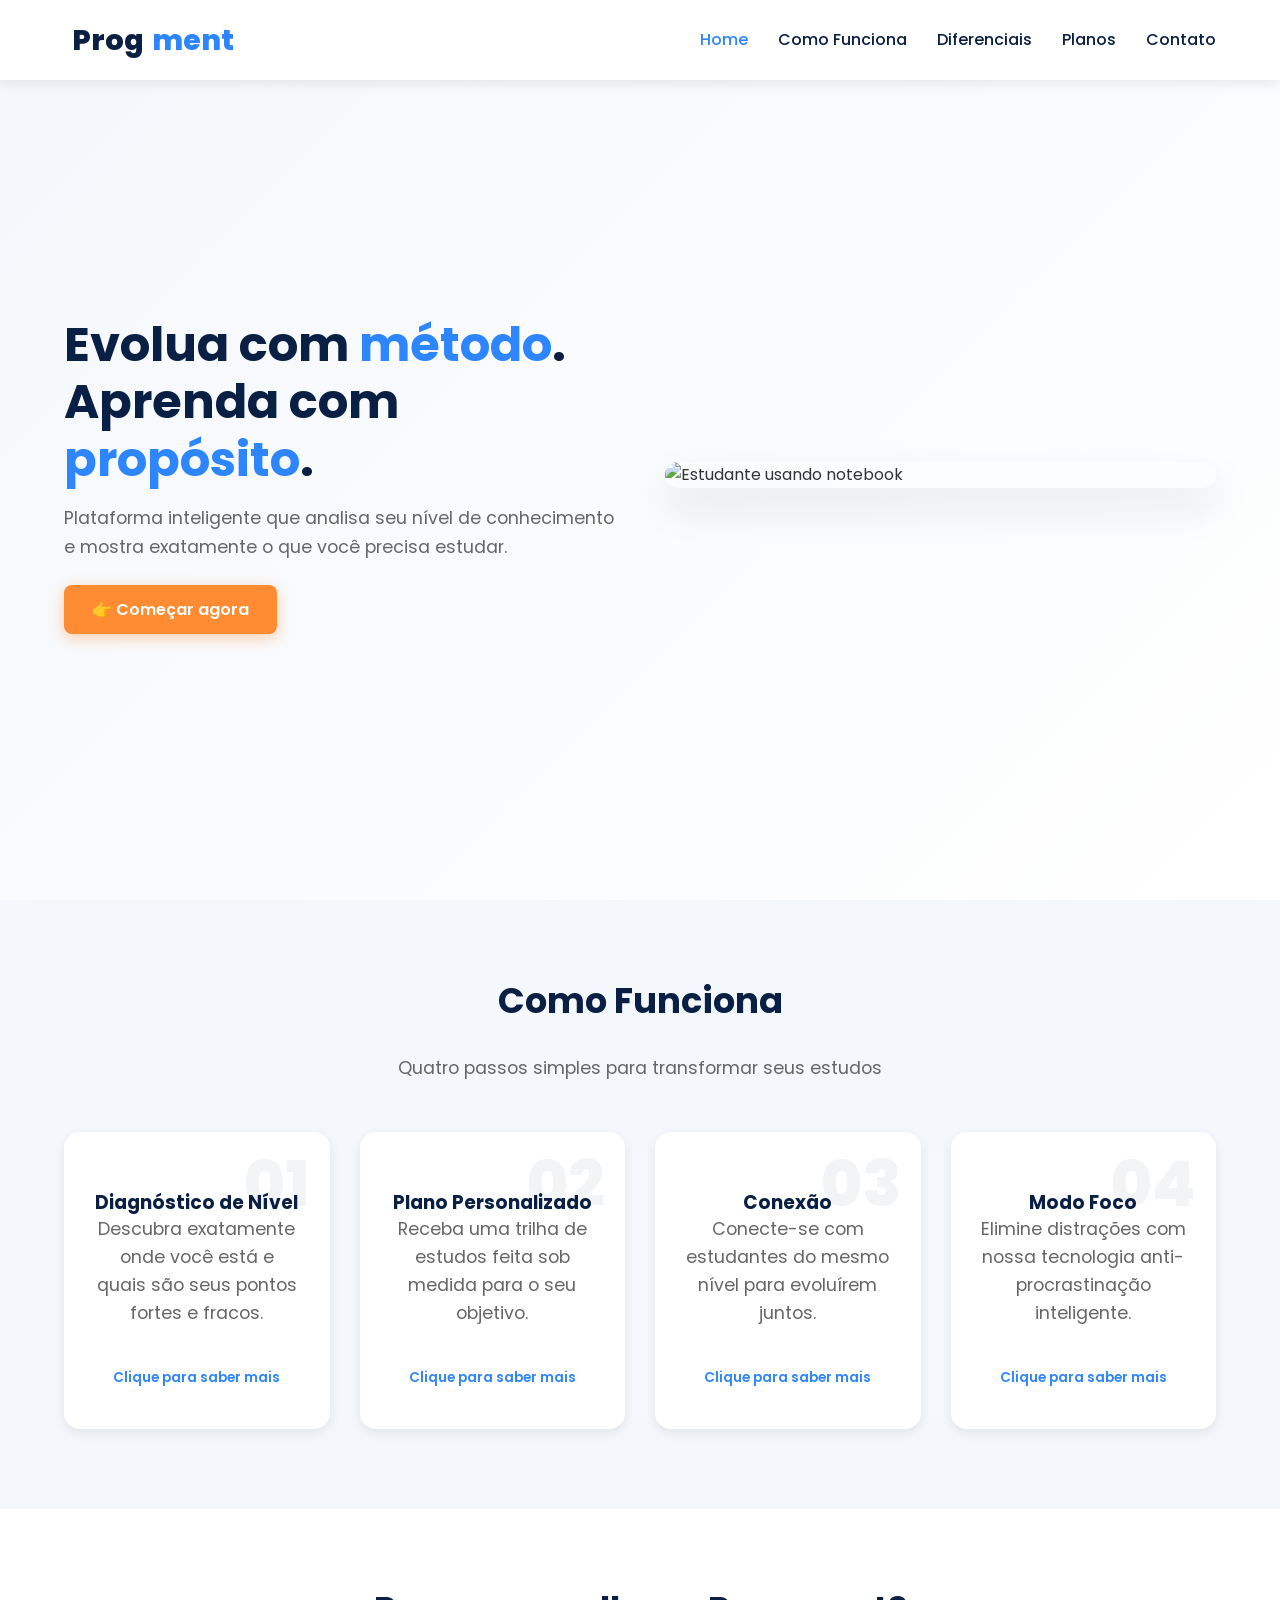
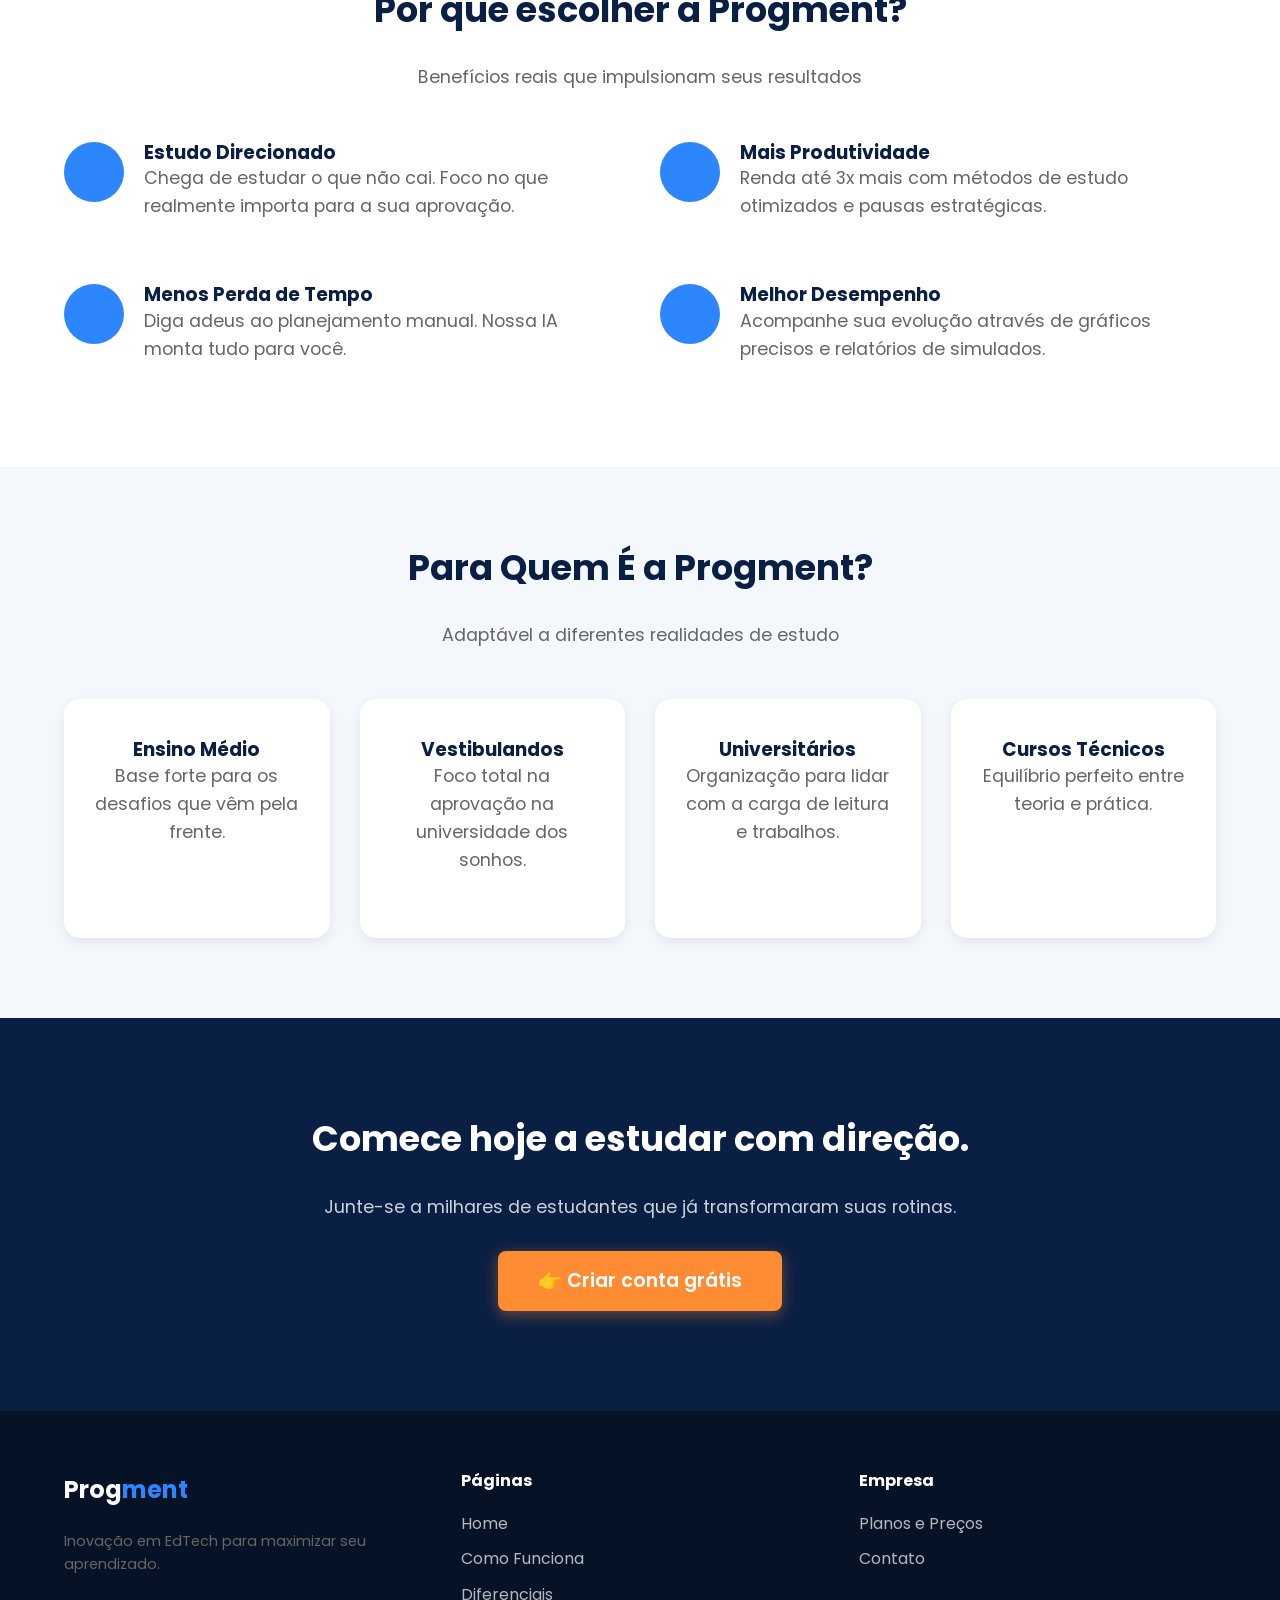
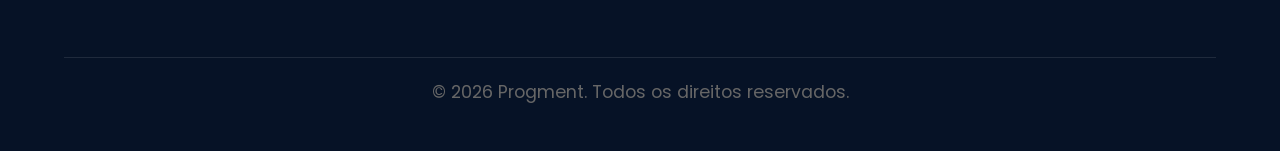
==== index.html @ 1fc36265 "Add files via upload" ====
<!DOCTYPE html>
<html lang="pt-BR">
<head>
    <meta charset="UTF-8">
    <meta name="viewport" content="width=device-width, initial-scale=1.0">
    <title>Progment - Plataforma de Estudo Inteligente</title>
    <!-- Google Fonts: Poppins -->
    <link href="https://fonts.googleapis.com/css2?family=Poppins:wght@300;400;500;600;700;800&display=swap" rel="stylesheet">
    <!-- Phosphor Icons -->
    <script src="https://unpkg.com/@phosphor-icons/web"></script>
    <!-- CSS Customizado -->
    <link rel="stylesheet" href="style.css">
</head>
<body>

    <!-- Navegação -->
    <header>
        <div class="container">
            <nav>
                <a href="index.html" class="logo">
                    <i class="ph-fill ph-graduation-cap" style="color: var(--color-orange);"></i>
                    Prog<span>ment</span>
                </a>
                <ul class="nav-links">
                    <li><a href="index.html">Home</a></li>
                    <li><a href="como-funciona.html">Como Funciona</a></li>
                    <li><a href="diferenciais.html">Diferenciais</a></li>
                    <li><a href="planos.html">Planos</a></li>
                    <li><a href="contato.html">Contato</a></li>
                </ul>
                <div class="hamburger">
                    <span></span>
                    <span></span>
                    <span></span>
                </div>
            </nav>
        </div>
    </header>

    <!-- Seção 1 - Hero -->
    <section class="hero">
        <div class="container">
            <div class="hero-content fade-in">
                <h1>Evolua com <span>método</span>.<br>Aprenda com <span>propósito</span>.</h1>
                <p>Plataforma inteligente que analisa seu nível de conhecimento e mostra exatamente o que você precisa estudar.</p>
                <a href="planos.html" class="btn btn-primary">👉 Começar agora</a>
            </div>
            <div class="hero-image fade-in">
                <!-- Usando Unsplash para imagem de estudante com tecnologia -->
                <img src="https://images.unsplash.com/photo-1516321318423-f06f85e504b3?ixlib=rb-4.0.3&auto=format&fit=crop&w=800&q=80" alt="Estudante usando notebook">
            </div>
        </div>
    </section>

    <!-- Seção 2 - Como funciona -->
    <section class="bg-light">
        <div class="container">
            <div class="section-header fade-in">
                <h2>Como Funciona</h2>
                <p>Quatro passos simples para transformar seus estudos</p>
            </div>
            
            <div class="steps-grid">
                <div class="step-card fade-in interactive-card" onclick="toggleCard(this)">
                    <div class="step-number">01</div>
                    <i class="ph ph-chart-line-up step-icon"></i>
                    <h3>Diagnóstico de Nível</h3>
                    <p>Descubra exatamente onde você está e quais são seus pontos fortes e fracos.</p>
                    <div class="card-details">
                        <p><strong>Como funciona:</strong> Nossa IA mapeia suas habilidades com testes curtos e adaptativos. A partir disso, montamos um mapa de calor das disciplinas que precisam de atenção imediata.</p>
                    </div>
                    <div class="click-hint">Clique para saber mais <i class="ph-bold ph-caret-down"></i></div>
                </div>
                
                <div class="step-card fade-in interactive-card" onclick="toggleCard(this)">
                    <div class="step-number">02</div>
                    <i class="ph ph-target step-icon"></i>
                    <h3>Plano Personalizado</h3>
                    <p>Receba uma trilha de estudos feita sob medida para o seu objetivo.</p>
                    <div class="card-details">
                        <p><strong>Como funciona:</strong> O sistema cruza os dados do seu diagnóstico com as horas que você tem livres, gerando automaticamente um cronograma dinâmico que se adapta aos seus imprevistos.</p>
                    </div>
                    <div class="click-hint">Clique para saber mais <i class="ph-bold ph-caret-down"></i></div>
                </div>
                
                <div class="step-card fade-in interactive-card" onclick="toggleCard(this)">
                    <div class="step-number">03</div>
                    <i class="ph ph-users-three step-icon"></i>
                    <h3>Conexão</h3>
                    <p>Conecte-se com estudantes do mesmo nível para evoluírem juntos.</p>
                    <div class="card-details">
                        <p><strong>Como funciona:</strong> Você é inserido em grupos restritos de estudo com alunos que buscam a mesma aprovação que você, facilitando a troca de resumos, materiais e dúvidas.</p>
                    </div>
                    <div class="click-hint">Clique para saber mais <i class="ph-bold ph-caret-down"></i></div>
                </div>
                
                <div class="step-card fade-in interactive-card" onclick="toggleCard(this)">
                    <div class="step-number">04</div>
                    <i class="ph ph-brain step-icon"></i>
                    <h3>Modo Foco</h3>
                    <p>Elimine distrações com nossa tecnologia anti-procrastinação inteligente.</p>
                    <div class="card-details">
                        <p><strong>Como funciona:</strong> Bloqueamos notificações e aplicamos ciclos de foco adaptativos (ex: Pomodoro de 50/10) ajustados para o seu ritmo, garantindo máximo rendimento sem esgotamento.</p>
                    </div>
                    <div class="click-hint">Clique para saber mais <i class="ph-bold ph-caret-down"></i></div>
                </div>
            </div>
        </div>
    </section>

    <!-- Seção 3 - Benefícios -->
    <section>
        <div class="container">
            <div class="section-header fade-in">
                <h2>Por que escolher a Progment?</h2>
                <p>Benefícios reais que impulsionam seus resultados</p>
            </div>
            
            <div class="benefits-grid">
                <div class="benefit-item fade-in">
                    <div class="benefit-icon"><i class="ph ph-compass"></i></div>
                    <div>
                        <h3>Estudo Direcionado</h3>
                        <p>Chega de estudar o que não cai. Foco no que realmente importa para a sua aprovação.</p>
                    </div>
                </div>
                
                <div class="benefit-item fade-in">
                    <div class="benefit-icon"><i class="ph ph-lightning"></i></div>
                    <div>
                        <h3>Mais Produtividade</h3>
                        <p>Renda até 3x mais com métodos de estudo otimizados e pausas estratégicas.</p>
                    </div>
                </div>
                
                <div class="benefit-item fade-in">
                    <div class="benefit-icon"><i class="ph ph-hourglass-high"></i></div>
                    <div>
                        <h3>Menos Perda de Tempo</h3>
                        <p>Diga adeus ao planejamento manual. Nossa IA monta tudo para você.</p>
                    </div>
                </div>
                
                <div class="benefit-item fade-in">
                    <div class="benefit-icon"><i class="ph ph-trend-up"></i></div>
                    <div>
                        <h3>Melhor Desempenho</h3>
                        <p>Acompanhe sua evolução através de gráficos precisos e relatórios de simulados.</p>
                    </div>
                </div>
            </div>
        </div>
    </section>

    <!-- Seção 4 - Para quem é -->
    <section class="bg-light">
        <div class="container">
            <div class="section-header fade-in">
                <h2>Para Quem É a Progment?</h2>
                <p>Adaptável a diferentes realidades de estudo</p>
            </div>
            
            <div class="steps-grid">
                <div class="step-card fade-in">
                    <i class="ph ph-backpack step-icon"></i>
                    <h3>Ensino Médio</h3>
                    <p>Base forte para os desafios que vêm pela frente.</p>
                </div>
                <div class="step-card fade-in">
                    <i class="ph ph-exam step-icon"></i>
                    <h3>Vestibulandos</h3>
                    <p>Foco total na aprovação na universidade dos sonhos.</p>
                </div>
                <div class="step-card fade-in">
                    <i class="ph ph-student step-icon"></i>
                    <h3>Universitários</h3>
                    <p>Organização para lidar com a carga de leitura e trabalhos.</p>
                </div>
                <div class="step-card fade-in">
                    <i class="ph ph-wrench step-icon"></i>
                    <h3>Cursos Técnicos</h3>
                    <p>Equilíbrio perfeito entre teoria e prática.</p>
                </div>
            </div>
        </div>
    </section>

    <!-- Seção 5 - CTA Final -->
    <section class="cta-section">
        <div class="container fade-in">
            <h2>Comece hoje a estudar com direção.</h2>
            <p style="margin-bottom: 30px;">Junte-se a milhares de estudantes que já transformaram suas rotinas.</p>
            <a href="planos.html" class="btn btn-primary" style="font-size: 1.2rem; padding: 15px 40px;">👉 Criar conta grátis</a>
        </div>
    </section>

    <!-- Rodapé -->
    <footer>
        <div class="container">
            <div class="footer-grid">
                <div class="footer-info">
                    <a href="index.html" class="footer-logo">
                        <i class="ph-fill ph-graduation-cap" style="color: var(--color-orange);"></i>
                        Prog<span style="color: var(--color-light-blue);">ment</span>
                    </a>
                    <p style="font-size: 0.9rem; margin-bottom: 0;">Inovação em EdTech para maximizar seu aprendizado.</p>
                </div>
                <div class="footer-links">
                    <h4>Páginas</h4>
                    <ul>
                        <li><a href="index.html">Home</a></li>
                        <li><a href="como-funciona.html">Como Funciona</a></li>
                        <li><a href="diferenciais.html">Diferenciais</a></li>
                    </ul>
                </div>
                <div class="footer-links">
                    <h4>Empresa</h4>
                    <ul>
                        <li><a href="planos.html">Planos e Preços</a></li>
                        <li><a href="contato.html">Contato</a></li>
                    </ul>
                </div>
            </div>
            <div class="footer-bottom">
                <p>&copy; 2026 Progment. Todos os direitos reservados.</p>
            </div>
        </div>
    </footer>

    <!-- Scripts -->
    <script src="script.js"></script>
</body>
</html>
---- style.css ----
/* Reset e Variáveis */
:root {
  --color-dark-blue: #0A1F44;
  --color-light-blue: #2E86FF;
  --color-orange: #FF8C32;
  --color-white: #FFFFFF;
  --color-light-gray: #F4F7FB;
  --color-text: #333333;
  --color-text-muted: #666666;
  --transition: all 0.3s ease;
  --shadow: 0 4px 12px rgba(0,0,0,0.08);
}

* {
  margin: 0;
  padding: 0;
  box-sizing: border-box;
}

body {
  font-family: 'Poppins', sans-serif;
  color: var(--color-text);
  background-color: var(--color-white);
  line-height: 1.6;
  overflow-x: hidden;
}

a {
  text-decoration: none;
  color: inherit;
}

ul {
  list-style: none;
}

img {
  max-width: 100%;
  display: block;
}

/* Tipografia */
h1, h2, h3, h4 {
  color: var(--color-dark-blue);
  font-weight: 700;
  line-height: 1.2;
}

h1 {
  font-size: 3rem;
  margin-bottom: 1rem;
}

h2 {
  font-size: 2.2rem;
  margin-bottom: 2rem;
  text-align: center;
}

p {
  font-size: 1.1rem;
  color: var(--color-text-muted);
  margin-bottom: 1.5rem;
}

/* Componentes */
.container {
  width: 90%;
  max-width: 1200px;
  margin: 0 auto;
}

.btn {
  display: inline-block;
  padding: 12px 28px;
  border-radius: 8px;
  font-weight: 600;
  text-align: center;
  cursor: pointer;
  transition: var(--transition);
  border: none;
  font-size: 1rem;
}

.btn-primary {
  background-color: var(--color-orange);
  color: var(--color-white);
  box-shadow: 0 4px 15px rgba(255, 140, 50, 0.4);
}

.btn-primary:hover {
  background-color: #e67e22;
  transform: translateY(-2px);
  box-shadow: 0 6px 20px rgba(255, 140, 50, 0.6);
}

.btn-secondary {
  background-color: var(--color-light-blue);
  color: var(--color-white);
}

.btn-secondary:hover {
  background-color: #1a6de0;
  transform: translateY(-2px);
}

.btn-outline {
  border: 2px solid var(--color-light-blue);
  color: var(--color-light-blue);
  background-color: transparent;
}

.btn-outline:hover {
  background-color: var(--color-light-blue);
  color: var(--color-white);
}

/* Navegação */
header {
  background-color: var(--color-white);
  box-shadow: var(--shadow);
  position: fixed;
  width: 100%;
  top: 0;
  z-index: 1000;
}

nav {
  display: flex;
  justify-content: space-between;
  align-items: center;
  height: 80px;
}

.logo {
  font-size: 1.8rem;
  font-weight: 800;
  color: var(--color-dark-blue);
  display: flex;
  align-items: center;
  gap: 8px;
}

.logo span {
  color: var(--color-light-blue);
}

.nav-links {
  display: flex;
  gap: 30px;
  align-items: center;
}

.nav-links a {
  font-weight: 500;
  color: var(--color-dark-blue);
  transition: var(--transition);
}

.nav-links a:hover,
.nav-links a.active {
  color: var(--color-light-blue);
}

.hamburger {
  display: none;
  cursor: pointer;
  flex-direction: column;
  gap: 5px;
}

.hamburger span {
  width: 25px;
  height: 3px;
  background-color: var(--color-dark-blue);
  border-radius: 3px;
  transition: var(--transition);
}

/* Hero Section */
.hero {
  padding: 150px 0 100px;
  background: linear-gradient(135deg, var(--color-light-gray) 0%, var(--color-white) 100%);
  display: flex;
  align-items: center;
  min-height: 100vh;
}

.hero .container {
  display: grid;
  grid-template-columns: 1fr 1fr;
  gap: 50px;
  align-items: center;
}

.hero-content h1 span {
  color: var(--color-light-blue);
}

.hero-image {
  position: relative;
  border-radius: 20px;
  box-shadow: 0 20px 40px rgba(10, 31, 68, 0.1);
  overflow: hidden;
  animation: float 6s ease-in-out infinite;
}

@keyframes float {
  0% { transform: translateY(0px); }
  50% { transform: translateY(-20px); }
  100% { transform: translateY(0px); }
}

/* Seções Gerais */
section {
  padding: 80px 0;
}

section.bg-light {
  background-color: var(--color-light-gray);
}

.section-header {
  text-align: center;
  margin-bottom: 50px;
}

/* Como Funciona */
.steps-grid {
  display: grid;
  grid-template-columns: repeat(auto-fit, minmax(250px, 1fr));
  gap: 30px;
}

.step-card {
  background: var(--color-white);
  padding: 40px 30px;
  border-radius: 16px;
  text-align: center;
  box-shadow: var(--shadow);
  transition: var(--transition);
  position: relative;
  overflow: hidden;
}

.step-card:hover {
  transform: translateY(-10px);
  box-shadow: 0 15px 30px rgba(0,0,0,0.1);
}

.step-card::before {
  content: '';
  position: absolute;
  top: 0;
  left: 0;
  width: 100%;
  height: 4px;
  background-color: var(--color-light-blue);
  transform: scaleX(0);
  transform-origin: left;
  transition: transform 0.3s ease;
}

.step-card:hover::before {
  transform: scaleX(1);
}

.interactive-card {
  cursor: pointer;
  display: flex;
  flex-direction: column;
}

.card-details {
  max-height: 0;
  opacity: 0;
  overflow: hidden;
  transition: max-height 0.5s ease, opacity 0.5s ease, margin 0.5s ease;
  text-align: left;
  font-size: 0.95rem;
  border-top: 1px solid #eee;
}

.interactive-card.expanded .card-details {
  max-height: 300px;
  opacity: 1;
  margin-top: 15px;
  padding-top: 15px;
}

.click-hint {
  margin-top: auto;
  padding-top: 15px;
  font-size: 0.85rem;
  color: var(--color-light-blue);
  font-weight: 600;
  transition: var(--transition);
}

.interactive-card.expanded .click-hint i {
  transform: rotate(180deg);
}

.step-icon {
  font-size: 3rem;
  color: var(--color-orange);
  margin-bottom: 20px;
}

.step-number {
  position: absolute;
  top: 20px;
  right: 20px;
  font-size: 4rem;
  font-weight: 800;
  color: rgba(10, 31, 68, 0.05);
  line-height: 1;
}

/* Benefícios */
.benefits-grid {
  display: grid;
  grid-template-columns: repeat(2, 1fr);
  gap: 40px;
}

.benefit-item {
  display: flex;
  gap: 20px;
  align-items: flex-start;
}

.benefit-icon {
  background-color: var(--color-light-blue);
  color: var(--color-white);
  width: 60px;
  height: 60px;
  border-radius: 50%;
  display: flex;
  justify-content: center;
  align-items: center;
  font-size: 1.5rem;
  flex-shrink: 0;
}

/* CTA Section */
.cta-section {
  background-color: var(--color-dark-blue);
  color: var(--color-white);
  text-align: center;
  padding: 100px 0;
}

.cta-section h2 {
  color: var(--color-white);
}

.cta-section p {
  color: rgba(255, 255, 255, 0.8);
}

/* Rodapé */
footer {
  background-color: #061226;
  color: var(--color-white);
  padding: 60px 0 20px;
}

.footer-grid {
  display: grid;
  grid-template-columns: repeat(auto-fit, minmax(200px, 1fr));
  gap: 40px;
  margin-bottom: 40px;
}

.footer-logo {
  font-size: 1.5rem;
  font-weight: bold;
  margin-bottom: 20px;
  display: block;
}

.footer-links h4 {
  color: var(--color-white);
  margin-bottom: 20px;
}

.footer-links ul li {
  margin-bottom: 10px;
}

.footer-links a {
  color: rgba(255, 255, 255, 0.7);
  transition: var(--transition);
}

.footer-links a:hover {
  color: var(--color-light-blue);
}

.footer-bottom {
  text-align: center;
  padding-top: 20px;
  border-top: 1px solid rgba(255, 255, 255, 0.1);
  color: rgba(255, 255, 255, 0.5);
  font-size: 0.9rem;
}

/* Animações e Utilitários */
.fade-in {
  opacity: 0;
  transform: translateY(30px);
  transition: opacity 0.8s ease, transform 0.8s ease;
}

.fade-in.visible {
  opacity: 1;
  transform: translateY(0);
}

/* Responsividade */
@media (max-width: 992px) {
  .hero .container,
  .benefits-grid {
    grid-template-columns: 1fr;
  }
  
  .hero {
    padding-top: 120px;
    text-align: center;
  }
  
  .hero-image {
    max-width: 500px;
    margin: 0 auto;
  }
}

@media (max-width: 768px) {
  h1 { font-size: 2.2rem; }
  h2 { font-size: 1.8rem; }
  
  .hamburger {
    display: flex;
  }
  
  .nav-links {
    position: absolute;
    top: 80px;
    left: -100%;
    width: 100%;
    background-color: var(--color-white);
    flex-direction: column;
    padding: 30px 0;
    box-shadow: 0 10px 10px rgba(0,0,0,0.1);
    transition: 0.4s;
    gap: 20px;
  }
  
  .nav-links.active {
    left: 0;
  }
  
  .step-card {
    padding: 30px 20px;
  }
}
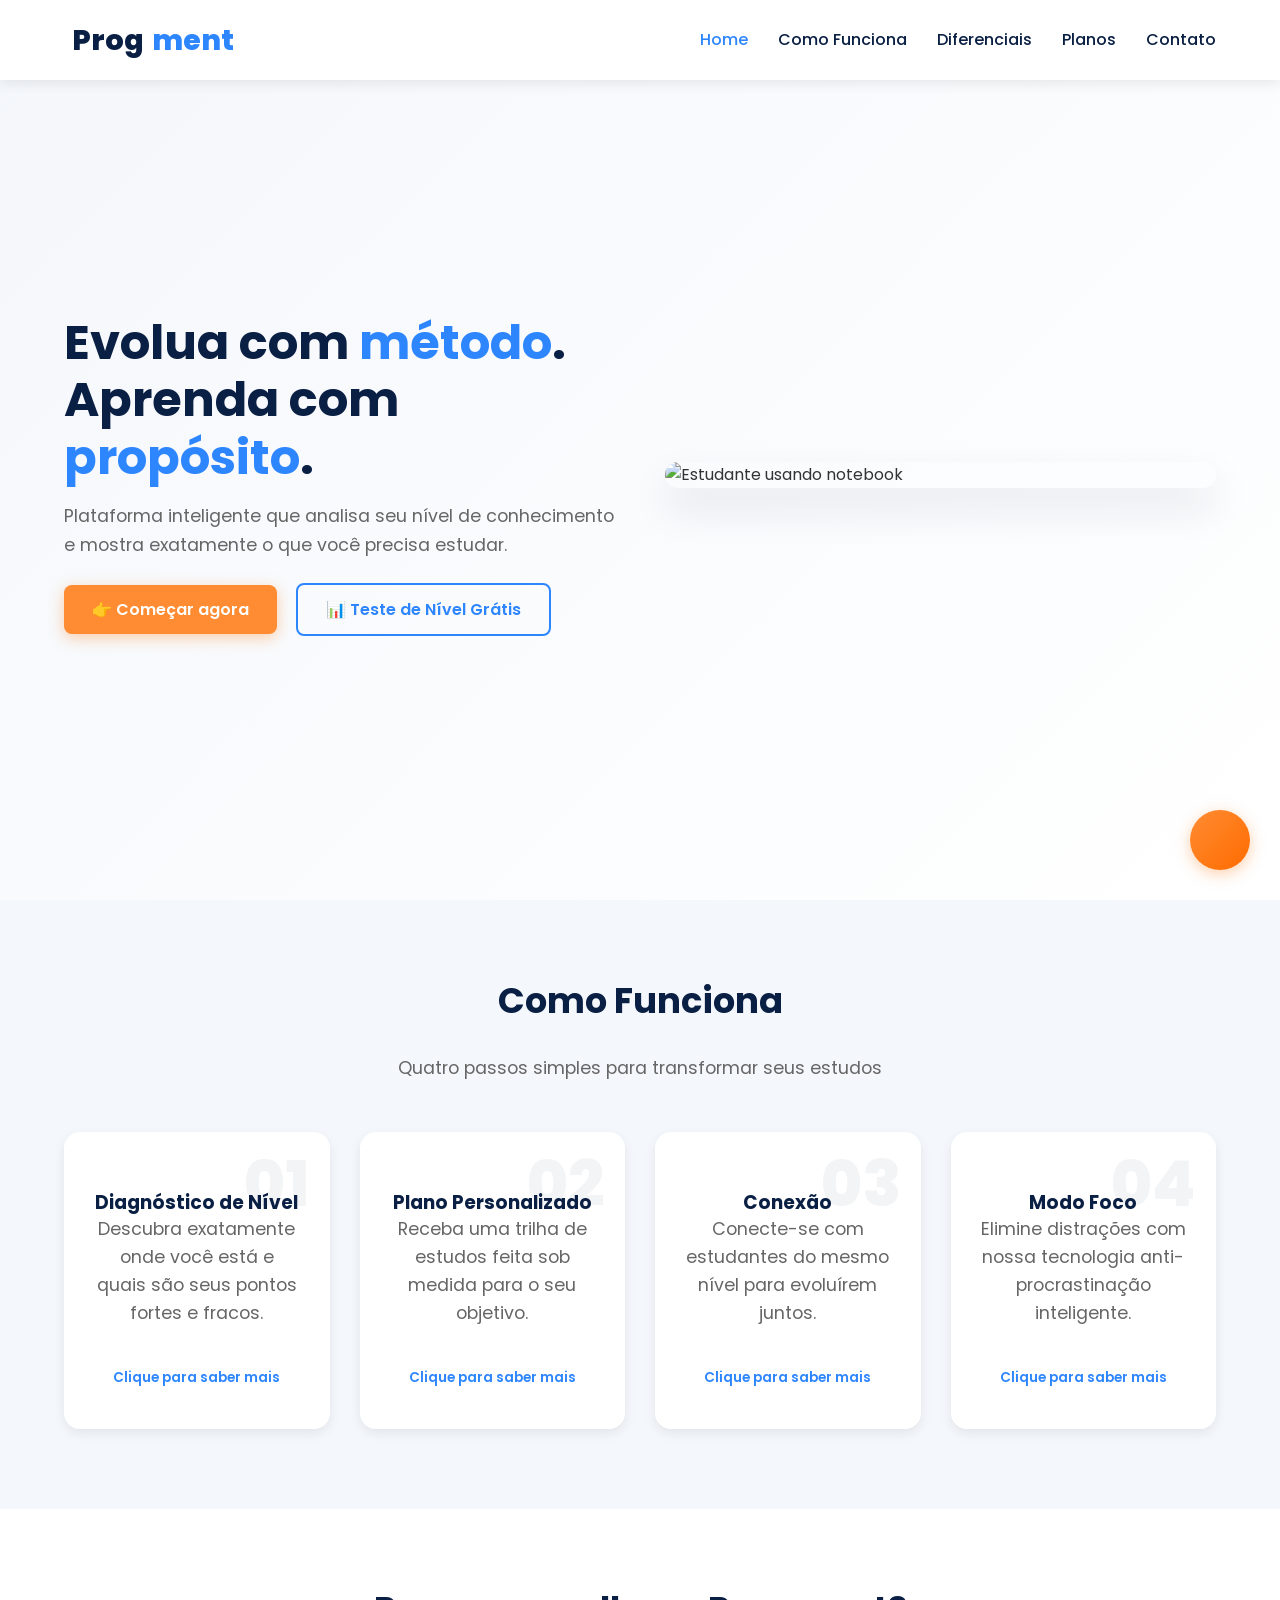
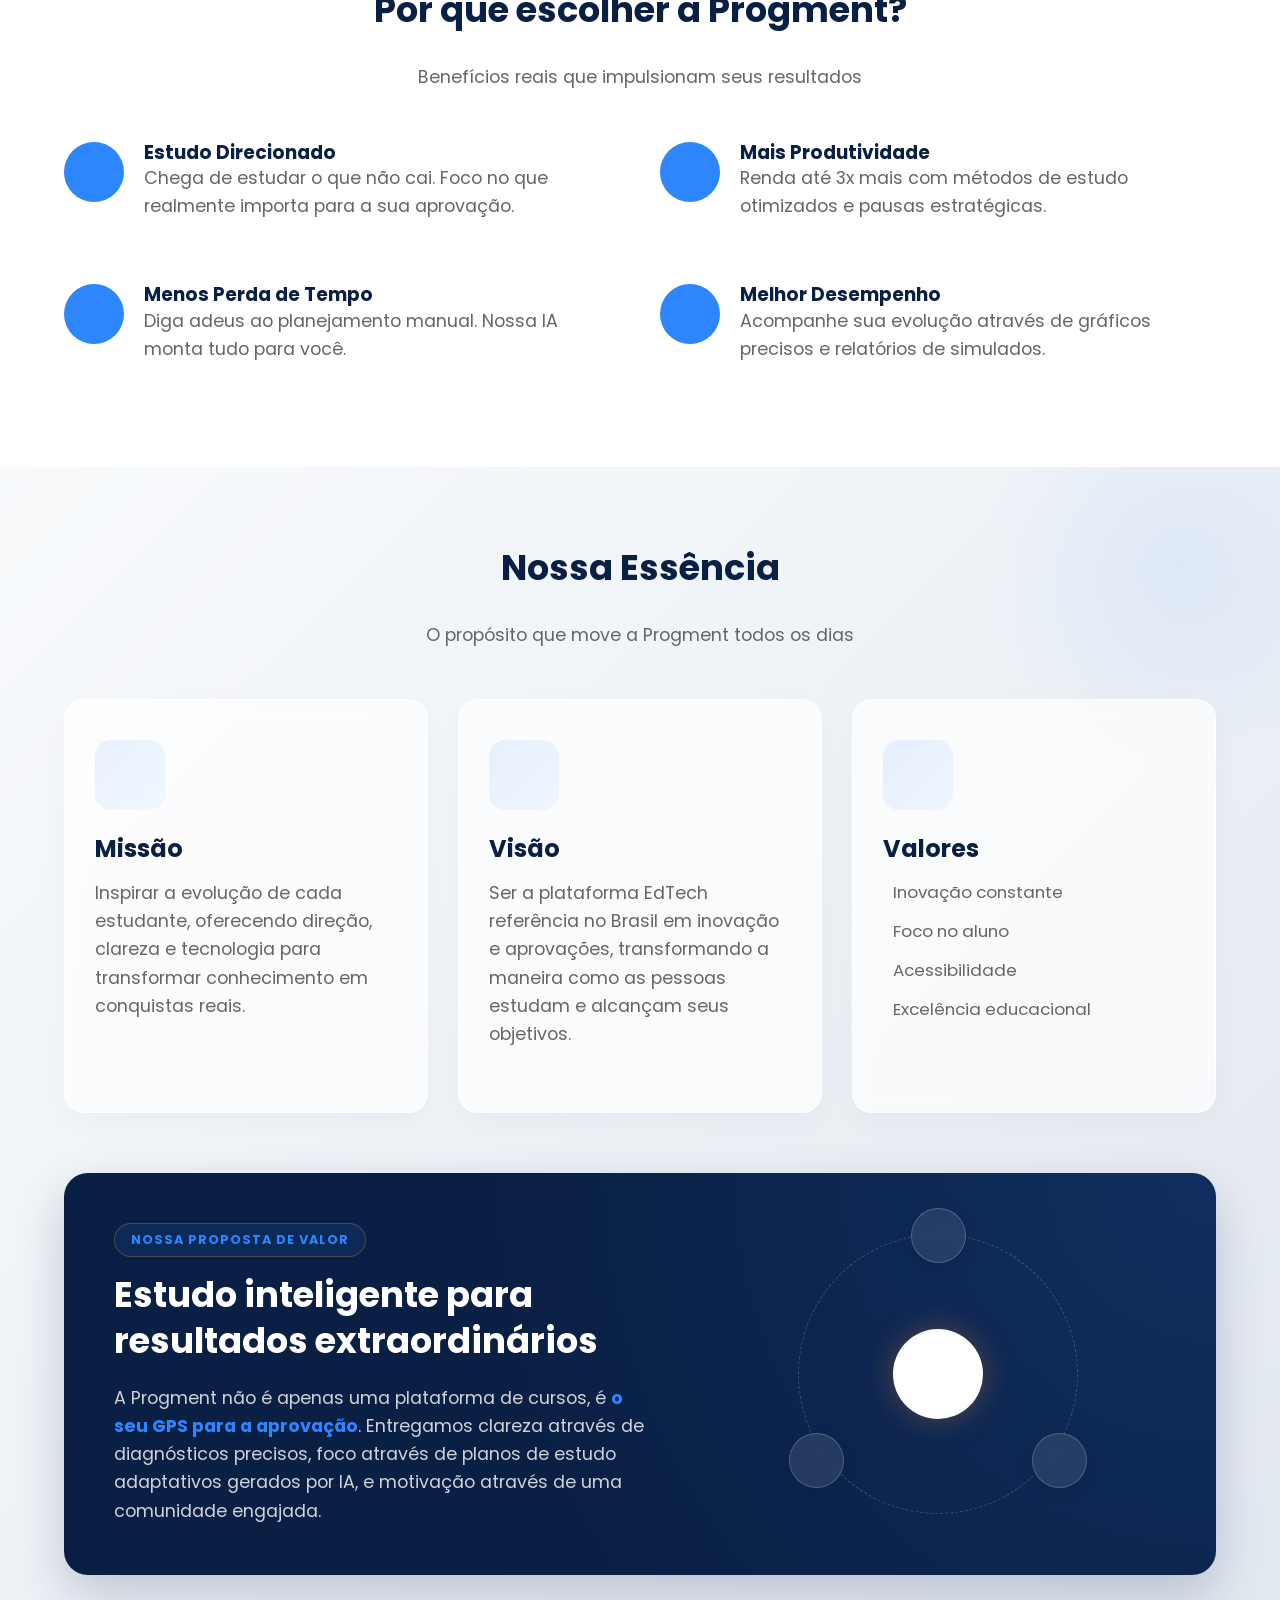
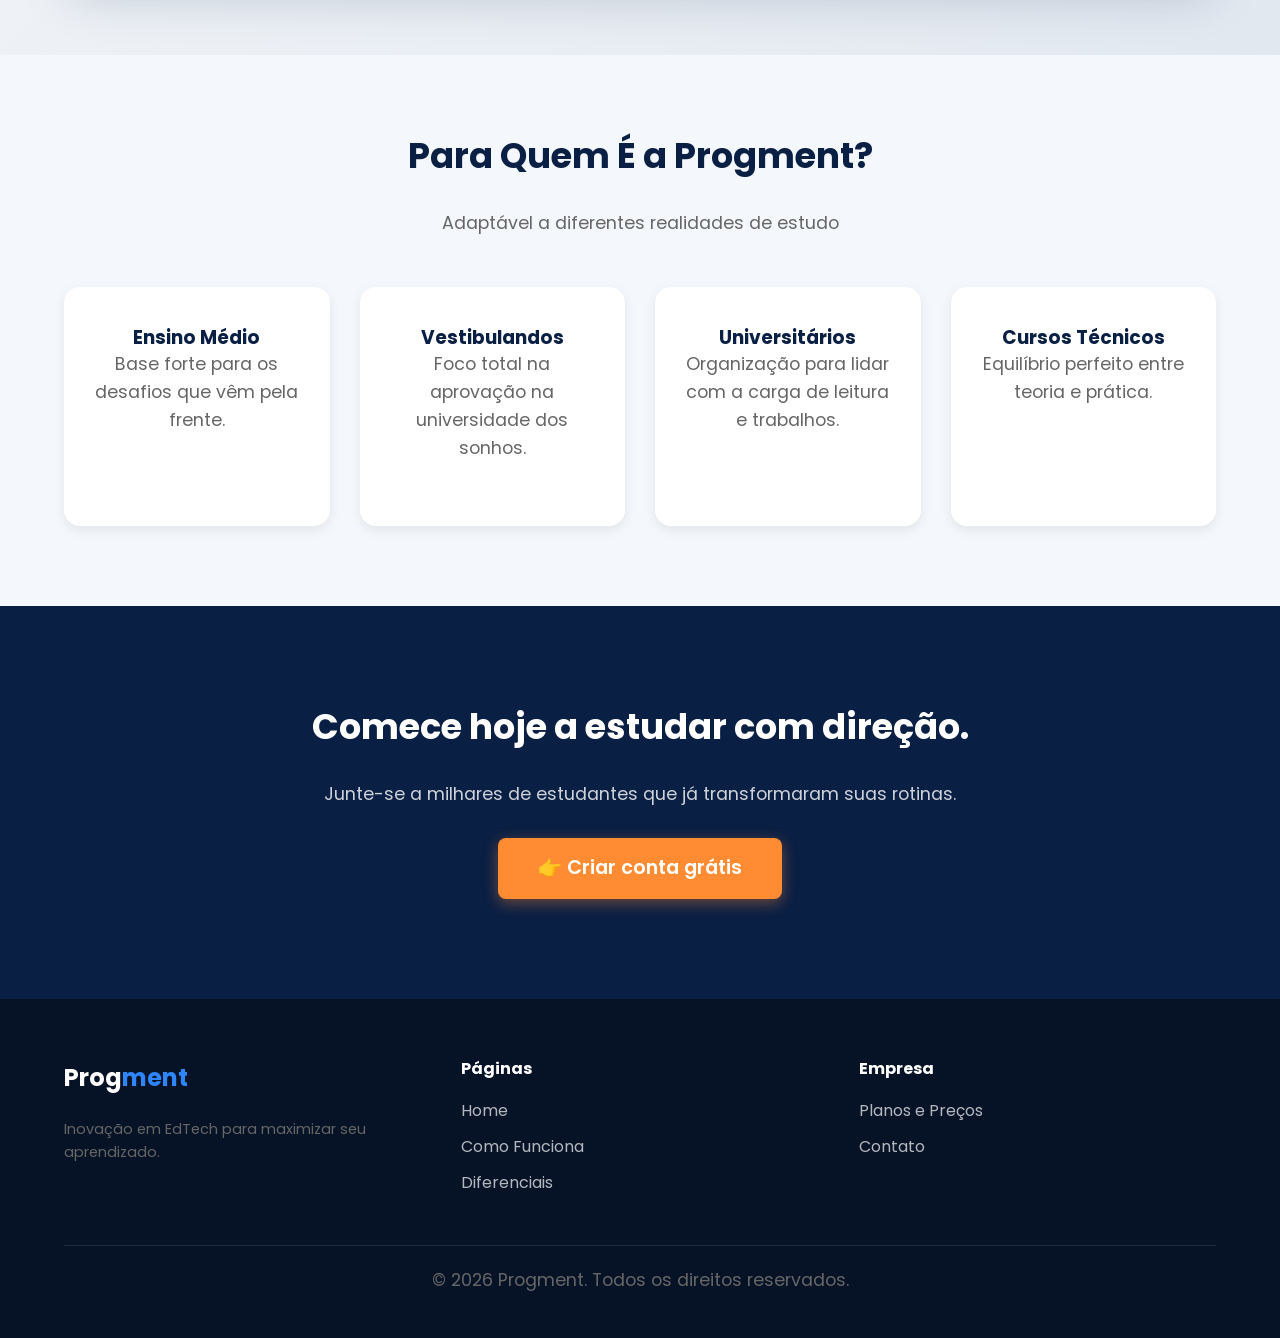
==== commit cf6ddb27: "Implement diagnostic simulation and design improvements" ====
--- a/index.html
+++ b/index.html
@@ -43,7 +43,10 @@
             <div class="hero-content fade-in">
                 <h1>Evolua com <span>método</span>.<br>Aprenda com <span>propósito</span>.</h1>
                 <p>Plataforma inteligente que analisa seu nível de conhecimento e mostra exatamente o que você precisa estudar.</p>
-                <a href="planos.html" class="btn btn-primary">👉 Começar agora</a>
+                <div class="hero-btns">
+                    <a href="planos.html" class="btn btn-primary">👉 Começar agora</a>
+                    <a href="diagnostico.html" class="btn btn-outline" style="margin-left: 15px;">📊 Teste de Nível Grátis</a>
+                </div>
             </div>
             <div class="hero-image fade-in">
                 <!-- Usando Unsplash para imagem de estudante com tecnologia -->
@@ -152,6 +155,67 @@
         </div>
     </section>
 
+    <!-- Seção Identidade Corporativa e Proposta de Valor -->
+    <section class="corporate-identity">
+        <div class="container">
+            <div class="section-header fade-in">
+                <h2>Nossa Essência</h2>
+                <p>O propósito que move a Progment todos os dias</p>
+            </div>
+            
+            <div class="identity-grid">
+                <!-- Missão -->
+                <div class="identity-card fade-in">
+                    <div class="identity-icon-wrapper">
+                        <i class="ph-fill ph-rocket"></i>
+                    </div>
+                    <h3>Missão</h3>
+                    <p>Inspirar a evolução de cada estudante, oferecendo direção, clareza e tecnologia para transformar conhecimento em conquistas reais.</p>
+                </div>
+                
+                <!-- Visão -->
+                <div class="identity-card fade-in">
+                    <div class="identity-icon-wrapper">
+                        <i class="ph-fill ph-eye"></i>
+                    </div>
+                    <h3>Visão</h3>
+                    <p>Ser a plataforma EdTech referência no Brasil em inovação e aprovações, transformando a maneira como as pessoas estudam e alcançam seus objetivos.</p>
+                </div>
+                
+                <!-- Valores -->
+                <div class="identity-card fade-in">
+                    <div class="identity-icon-wrapper">
+                        <i class="ph-fill ph-diamond"></i>
+                    </div>
+                    <h3>Valores</h3>
+                    <ul class="values-list">
+                        <li><i class="ph-bold ph-check-circle"></i> Inovação constante</li>
+                        <li><i class="ph-bold ph-check-circle"></i> Foco no aluno</li>
+                        <li><i class="ph-bold ph-check-circle"></i> Acessibilidade</li>
+                        <li><i class="ph-bold ph-check-circle"></i> Excelência educacional</li>
+                    </ul>
+                </div>
+            </div>
+
+            <!-- Proposta de Valor -->
+            <div class="value-prop fade-in">
+                <div class="value-prop-content">
+                    <span class="badge">Nossa Proposta de Valor</span>
+                    <h3>Estudo inteligente para resultados extraordinários</h3>
+                    <p>A Progment não é apenas uma plataforma de cursos, é <strong>o seu GPS para a aprovação</strong>. Entregamos clareza através de diagnósticos precisos, foco através de planos de estudo adaptativos gerados por IA, e motivação através de uma comunidade engajada.</p>
+                </div>
+                <div class="value-prop-visual">
+                    <div class="tech-circle">
+                        <div class="tech-icon center"><i class="ph-fill ph-brain" style="color: var(--color-orange);"></i></div>
+                        <div class="tech-icon orbit orbit-1"><i class="ph-fill ph-target"></i></div>
+                        <div class="tech-icon orbit orbit-2"><i class="ph-fill ph-chart-line-up"></i></div>
+                        <div class="tech-icon orbit orbit-3"><i class="ph-fill ph-users-three"></i></div>
+                    </div>
+                </div>
+            </div>
+        </div>
+    </section>
+
     <!-- Seção 4 - Para quem é -->
     <section class="bg-light">
         <div class="container">
@@ -227,6 +291,40 @@
         </div>
     </footer>
 
+    <!-- Chatbot -->
+    <div class="chatbot-container">
+        <button class="chatbot-toggle" id="chatbot-toggle" aria-label="Abrir chat">
+            <i class="ph-bold ph-chat-teardrop-dots"></i>
+        </button>
+        <div class="chatbot-window" id="chatbot-window">
+            <div class="chatbot-header">
+                <div>
+                    <h4>Assistente Progment</h4>
+                    <p>Online</p>
+                </div>
+                <button class="chatbot-close" id="chatbot-close">
+                    <i class="ph-bold ph-x"></i>
+                </button>
+            </div>
+            <div class="chatbot-messages" id="chatbot-messages">
+                <div class="message bot">
+                    <div class="message-content">
+                        Olá! 👋 Sou o assistente da Progment. Como posso te ajudar a melhorar seus estudos hoje?
+                    </div>
+                </div>
+                <div class="chatbot-options">
+                    <button class="chat-option" onclick="sendOption('Como funciona a plataforma?')">Como funciona?</button>
+                    <button class="chat-option" onclick="sendOption('Quais são os planos?')">Quais são os planos?</button>
+                    <button class="chat-option" onclick="sendOption('Posso testar de graça?')">Posso testar grátis?</button>
+                </div>
+            </div>
+            <div class="chatbot-input">
+                <input type="text" id="chat-input-field" placeholder="Digite sua mensagem...">
+                <button id="chat-send-btn" aria-label="Enviar"><i class="ph-bold ph-paper-plane-right"></i></button>
+            </div>
+        </div>
+    </div>
+
     <!-- Scripts -->
     <script src="script.js"></script>
 </body>
--- a/style.css
+++ b/style.css
@@ -465,3 +465,973 @@
     padding: 30px 20px;
   }
 }
+
+/* Chatbot */
+.chatbot-container {
+  position: fixed;
+  bottom: 30px;
+  right: 30px;
+  z-index: 1000;
+  font-family: 'Poppins', sans-serif;
+}
+
+.chatbot-toggle {
+  background: linear-gradient(135deg, var(--color-orange), #ff6b00);
+  color: var(--color-white);
+  border: none;
+  border-radius: 50%;
+  width: 60px;
+  height: 60px;
+  font-size: 2rem;
+  cursor: pointer;
+  box-shadow: 0 4px 15px rgba(255, 140, 50, 0.4);
+  display: flex;
+  justify-content: center;
+  align-items: center;
+  transition: transform 0.3s cubic-bezier(0.175, 0.885, 0.32, 1.275), box-shadow 0.3s ease;
+}
+
+.chatbot-toggle:hover {
+  transform: scale(1.1);
+  box-shadow: 0 6px 20px rgba(255, 140, 50, 0.6);
+}
+
+.chatbot-window {
+  position: absolute;
+  bottom: 80px;
+  right: 0;
+  width: 350px;
+  background-color: var(--color-white);
+  border-radius: 20px;
+  box-shadow: 0 10px 40px rgba(0, 0, 0, 0.15);
+  overflow: hidden;
+  display: flex;
+  flex-direction: column;
+  opacity: 0;
+  transform: translateY(20px) scale(0.9);
+  pointer-events: none;
+  transition: all 0.4s cubic-bezier(0.175, 0.885, 0.32, 1.275);
+  transform-origin: bottom right;
+}
+
+.chatbot-window.active {
+  opacity: 1;
+  transform: translateY(0) scale(1);
+  pointer-events: auto;
+}
+
+.chatbot-header {
+  background: linear-gradient(135deg, var(--color-dark-blue), #1a365d);
+  color: var(--color-white);
+  padding: 20px;
+  display: flex;
+  justify-content: space-between;
+  align-items: center;
+}
+
+.chatbot-header h4 {
+  color: var(--color-white);
+  font-size: 1.1rem;
+  margin-bottom: 2px;
+}
+
+.chatbot-header p {
+  color: rgba(255, 255, 255, 0.8);
+  font-size: 0.8rem;
+  margin: 0;
+  display: flex;
+  align-items: center;
+  gap: 5px;
+}
+
+.chatbot-header p::before {
+  content: '';
+  display: block;
+  width: 8px;
+  height: 8px;
+  background-color: #4ade80;
+  border-radius: 50%;
+}
+
+.chatbot-close {
+  background: transparent;
+  border: none;
+  color: var(--color-white);
+  font-size: 1.2rem;
+  cursor: pointer;
+  opacity: 0.7;
+  transition: opacity 0.3s;
+}
+
+.chatbot-close:hover {
+  opacity: 1;
+}
+
+.chatbot-messages {
+  height: 350px;
+  padding: 20px;
+  overflow-y: auto;
+  display: flex;
+  flex-direction: column;
+  gap: 15px;
+  background-color: #f8fafc;
+}
+
+.message {
+  max-width: 85%;
+  animation: messageSlideIn 0.3s ease-out forwards;
+}
+
+.message.bot {
+  align-self: flex-start;
+}
+
+.message.user {
+  align-self: flex-end;
+}
+
+.message-content {
+  padding: 12px 16px;
+  border-radius: 18px;
+  font-size: 0.95rem;
+  line-height: 1.4;
+}
+
+.message.bot .message-content {
+  background-color: var(--color-white);
+  color: var(--color-text);
+  border-bottom-left-radius: 4px;
+  box-shadow: 0 2px 5px rgba(0,0,0,0.05);
+}
+
+.message.user .message-content {
+  background-color: var(--color-light-blue);
+  color: var(--color-white);
+  border-bottom-right-radius: 4px;
+  box-shadow: 0 2px 5px rgba(46, 134, 255, 0.2);
+}
+
+.chatbot-options {
+  display: flex;
+  flex-wrap: wrap;
+  gap: 8px;
+  margin-top: 10px;
+  animation: messageSlideIn 0.5s ease-out forwards;
+}
+
+.chat-option {
+  background-color: var(--color-white);
+  border: 1px solid var(--color-light-blue);
+  color: var(--color-light-blue);
+  padding: 8px 12px;
+  border-radius: 20px;
+  font-size: 0.85rem;
+  cursor: pointer;
+  transition: var(--transition);
+}
+
+.chat-option:hover {
+  background-color: var(--color-light-blue);
+  color: var(--color-white);
+}
+
+.chatbot-input {
+  display: flex;
+  padding: 15px;
+  background-color: var(--color-white);
+  border-top: 1px solid #eee;
+  gap: 10px;
+}
+
+.chatbot-input input {
+  flex: 1;
+  border: 1px solid #ddd;
+  border-radius: 20px;
+  padding: 10px 15px;
+  outline: none;
+  font-family: inherit;
+  transition: border-color 0.3s;
+}
+
+.chatbot-input input:focus {
+  border-color: var(--color-light-blue);
+}
+
+.chatbot-input button {
+  background-color: var(--color-light-blue);
+  color: var(--color-white);
+  border: none;
+  border-radius: 50%;
+  width: 40px;
+  height: 40px;
+  display: flex;
+  justify-content: center;
+  align-items: center;
+  cursor: pointer;
+  transition: var(--transition);
+}
+
+.chatbot-input button:hover {
+  background-color: #1a6de0;
+  transform: scale(1.05);
+}
+
+.typing-indicator {
+  display: flex;
+  gap: 4px;
+  padding: 12px 16px;
+  background-color: var(--color-white);
+  border-radius: 18px;
+  border-bottom-left-radius: 4px;
+  width: fit-content;
+  box-shadow: 0 2px 5px rgba(0,0,0,0.05);
+  margin-bottom: 15px;
+}
+
+.typing-indicator span {
+  width: 6px;
+  height: 6px;
+  background-color: #aaa;
+  border-radius: 50%;
+  animation: bounce 1.4s infinite ease-in-out both;
+}
+
+.typing-indicator span:nth-child(1) { animation-delay: -0.32s; }
+.typing-indicator span:nth-child(2) { animation-delay: -0.16s; }
+
+@keyframes bounce {
+  0%, 80%, 100% { transform: scale(0); }
+  40% { transform: scale(1); }
+}
+
+@keyframes messageSlideIn {
+  from { opacity: 0; transform: translateY(10px); }
+  to { opacity: 1; transform: translateY(0); }
+}
+
+@media (max-width: 480px) {
+  .chatbot-window {
+    width: calc(100vw - 40px);
+    right: -10px;
+    bottom: 70px;
+  }
+}
+
+/* Identidade Corporativa e Proposta de Valor */
+.corporate-identity {
+  background: linear-gradient(135deg, #f8fafc 0%, #e2e8f0 100%);
+  position: relative;
+  overflow: hidden;
+}
+
+.corporate-identity::before {
+  content: '';
+  position: absolute;
+  top: -100px;
+  right: -100px;
+  width: 400px;
+  height: 400px;
+  border-radius: 50%;
+  background: radial-gradient(circle, rgba(46, 134, 255, 0.08) 0%, rgba(255, 255, 255, 0) 70%);
+  z-index: 0;
+}
+
+.corporate-identity .container {
+  position: relative;
+  z-index: 1;
+}
+
+.identity-grid {
+  display: grid;
+  grid-template-columns: repeat(auto-fit, minmax(280px, 1fr));
+  gap: 30px;
+  margin-bottom: 60px;
+}
+
+.identity-card {
+  background: rgba(255, 255, 255, 0.7);
+  backdrop-filter: blur(10px);
+  border: 1px solid rgba(255, 255, 255, 0.8);
+  border-radius: 20px;
+  padding: 40px 30px;
+  box-shadow: 0 10px 30px rgba(10, 31, 68, 0.03);
+  transition: transform 0.4s cubic-bezier(0.175, 0.885, 0.32, 1.275), box-shadow 0.4s ease;
+  position: relative;
+  overflow: hidden;
+}
+
+.identity-card:hover {
+  transform: translateY(-10px);
+  box-shadow: 0 15px 40px rgba(46, 134, 255, 0.1);
+}
+
+.identity-card::after {
+  content: '';
+  position: absolute;
+  top: 0;
+  left: 0;
+  width: 100%;
+  height: 4px;
+  background: linear-gradient(90deg, var(--color-light-blue), var(--color-orange));
+  transform: scaleX(0);
+  transform-origin: left;
+  transition: transform 0.4s ease;
+}
+
+.identity-card:hover::after {
+  transform: scaleX(1);
+}
+
+.identity-icon-wrapper {
+  width: 70px;
+  height: 70px;
+  border-radius: 16px;
+  background: linear-gradient(135deg, rgba(46, 134, 255, 0.1), rgba(46, 134, 255, 0.05));
+  display: flex;
+  align-items: center;
+  justify-content: center;
+  margin-bottom: 25px;
+  font-size: 2.5rem;
+  color: var(--color-light-blue);
+  transition: all 0.4s ease;
+}
+
+.identity-card:hover .identity-icon-wrapper {
+  background: var(--color-light-blue);
+  color: var(--color-white);
+  transform: rotate(-10deg) scale(1.1);
+}
+
+.identity-card h3 {
+  font-size: 1.5rem;
+  margin-bottom: 15px;
+}
+
+.values-list {
+  display: flex;
+  flex-direction: column;
+  gap: 12px;
+}
+
+.values-list li {
+  display: flex;
+  align-items: center;
+  gap: 10px;
+  color: var(--color-text-muted);
+  font-size: 1.05rem;
+}
+
+.values-list li i {
+  color: #4ade80;
+  font-size: 1.2rem;
+}
+
+.value-prop {
+  background: var(--color-dark-blue);
+  border-radius: 24px;
+  padding: 50px;
+  display: grid;
+  grid-template-columns: 1.2fr 1fr;
+  gap: 50px;
+  align-items: center;
+  box-shadow: 0 20px 50px rgba(10, 31, 68, 0.2);
+  color: var(--color-white);
+  overflow: hidden;
+  position: relative;
+}
+
+.value-prop::after {
+  content: '';
+  position: absolute;
+  top: 0;
+  right: 0;
+  width: 100%;
+  height: 100%;
+  background: radial-gradient(circle at top right, rgba(46, 134, 255, 0.15) 0%, transparent 60%);
+  z-index: 0;
+  pointer-events: none;
+}
+
+.value-prop-content {
+  position: relative;
+  z-index: 2;
+}
+
+.badge {
+  display: inline-block;
+  padding: 6px 16px;
+  background-color: rgba(255, 140, 50, 0.15);
+  color: var(--color-orange);
+  border-radius: 20px;
+  font-size: 0.85rem;
+  font-weight: 700;
+  text-transform: uppercase;
+  letter-spacing: 1px;
+  margin-bottom: 20px;
+  border: 1px solid rgba(255, 140, 50, 0.3);
+}
+
+.value-prop-content h3 {
+  color: var(--color-white);
+  font-size: 2.2rem;
+  margin-bottom: 20px;
+  line-height: 1.3;
+}
+
+.value-prop-content p {
+  color: rgba(255, 255, 255, 0.8);
+  font-size: 1.1rem;
+  margin-bottom: 0;
+}
+
+.value-prop-content strong {
+  color: var(--color-light-blue);
+}
+
+.value-prop-visual {
+  display: flex;
+  justify-content: center;
+  align-items: center;
+  position: relative;
+  z-index: 1;
+}
+
+.tech-circle {
+  position: relative;
+  width: 280px;
+  height: 280px;
+  border-radius: 50%;
+  border: 1px dashed rgba(255, 255, 255, 0.2);
+  display: flex;
+  justify-content: center;
+  align-items: center;
+  animation: spinSlow 25s linear infinite;
+}
+
+.tech-icon {
+  position: absolute;
+  background: rgba(255, 255, 255, 0.1);
+  backdrop-filter: blur(8px);
+  -webkit-backdrop-filter: blur(8px);
+  border: 1px solid rgba(255, 255, 255, 0.2);
+  border-radius: 50%;
+  display: flex;
+  justify-content: center;
+  align-items: center;
+  font-size: 1.5rem;
+  color: var(--color-white);
+  box-shadow: 0 4px 15px rgba(0,0,0,0.1);
+}
+
+.tech-icon.center {
+  width: 90px;
+  height: 90px;
+  background: var(--color-white);
+  font-size: 3rem;
+  box-shadow: 0 0 30px rgba(255, 140, 50, 0.3);
+  animation: pulseLight 3s infinite alternate;
+}
+
+.tech-icon.orbit {
+  width: 55px;
+  height: 55px;
+  animation: keepUpright 25s linear infinite;
+}
+
+.orbit-1 {
+  top: -27px;
+  left: 50%;
+  margin-left: -27px;
+}
+
+.orbit-2 {
+  bottom: 25px;
+  right: -10px;
+}
+
+.orbit-3 {
+  bottom: 25px;
+  left: -10px;
+}
+
+@keyframes spinSlow {
+  0% { transform: rotate(0deg); }
+  100% { transform: rotate(360deg); }
+}
+
+@keyframes keepUpright {
+  0% { transform: rotate(0deg); }
+  100% { transform: rotate(-360deg); }
+}
+
+@keyframes pulseLight {
+  0% { box-shadow: 0 0 15px rgba(255, 140, 50, 0.2); }
+  100% { box-shadow: 0 0 40px rgba(255, 140, 50, 0.5); }
+}
+
+@media (max-width: 992px) {
+  .value-prop {
+    grid-template-columns: 1fr;
+    text-align: center;
+    padding: 40px 30px;
+  }
+  
+  .tech-circle {
+    margin: 40px auto 20px;
+  }
+}
+
+@media (max-width: 768px) {
+  .value-prop-content h3 {
+    font-size: 1.8rem;
+  }
+  
+  .tech-circle {
+    width: 220px;
+    height: 220px;
+  }
+  
+  .tech-icon.center {
+    width: 70px;
+    height: 70px;
+    font-size: 2.2rem;
+  }
+  
+  .tech-icon.orbit {
+    width: 45px;
+    height: 45px;
+    font-size: 1.2rem;
+  }
+  
+  .orbit-1 {
+    top: -22px;
+    margin-left: -22px;
+  }
+}
+
+/* Diagnóstico e Simulado Moderno */
+.diagnosis-main {
+  padding-top: 100px;
+  min-height: 100vh;
+  background-color: #f8fafc;
+  position: relative;
+  overflow: hidden;
+}
+
+.bg-pattern {
+  position: absolute;
+  top: 0;
+  left: 0;
+  right: 0;
+  bottom: 0;
+  background-image: radial-gradient(#e2e8f0 1px, transparent 1px);
+  background-size: 30px 30px;
+  opacity: 0.5;
+  pointer-events: none;
+}
+
+/* Step Indicator */
+.diagnosis-steps-nav {
+  display: flex;
+  align-items: center;
+  justify-content: center;
+  margin-bottom: 50px;
+  gap: 15px;
+}
+
+.step-nav-item {
+  display: flex;
+  flex-direction: column;
+  align-items: center;
+  gap: 8px;
+  opacity: 0.4;
+  transition: var(--transition);
+}
+
+.step-nav-item.active { opacity: 1; }
+
+.step-num {
+  width: 35px;
+  height: 35px;
+  background: var(--color-dark-blue);
+  color: white;
+  border-radius: 50%;
+  display: flex;
+  align-items: center;
+  justify-content: center;
+  font-weight: 700;
+  font-size: 0.9rem;
+}
+
+.step-nav-item.active .step-num {
+  background: var(--color-orange);
+  box-shadow: 0 0 15px rgba(255, 140, 50, 0.4);
+}
+
+.step-label {
+  font-size: 0.75rem;
+  font-weight: 600;
+  text-transform: uppercase;
+  letter-spacing: 1px;
+}
+
+.step-line {
+  height: 2px;
+  width: 40px;
+  background: #cbd5e1;
+  margin-bottom: 25px;
+}
+
+.diagnosis-step {
+  display: none;
+  position: relative;
+  z-index: 1;
+}
+
+.diagnosis-step.active {
+  display: block;
+}
+
+.badge {
+  display: inline-block;
+  padding: 6px 16px;
+  background: rgba(46, 134, 255, 0.1);
+  color: var(--color-light-blue);
+  border-radius: 100px;
+  font-size: 0.8rem;
+  font-weight: 700;
+  margin-bottom: 15px;
+  text-transform: uppercase;
+  letter-spacing: 1px;
+}
+
+/* Skeleton Loader */
+.skeleton-card {
+  height: 280px;
+  background: linear-gradient(90deg, #f1f5f9 25%, #e2e8f0 50%, #f1f5f9 75%);
+  background-size: 200% 100%;
+  animation: skeleton-loading 1.5s infinite;
+  border-radius: 24px;
+}
+
+@keyframes skeleton-loading {
+  0% { background-position: 200% 0; }
+  100% { background-position: -200% 0; }
+}
+
+/* Seleção de Matéria */
+.selection-grid {
+  display: grid;
+  grid-template-columns: repeat(auto-fit, minmax(300px, 1fr));
+  gap: 30px;
+  margin-top: 40px;
+}
+
+.selection-card {
+  background: var(--color-white);
+  padding: 40px;
+  border-radius: 24px;
+  text-align: center;
+  box-shadow: 0 10px 25px rgba(0,0,0,0.05);
+  cursor: pointer;
+  transition: all 0.4s cubic-bezier(0.175, 0.885, 0.32, 1.275);
+  border: 1px solid #e2e8f0;
+  position: relative;
+  overflow: hidden;
+}
+
+.selection-card::before {
+  content: '';
+  position: absolute;
+  top: 0;
+  left: 0;
+  width: 100%;
+  height: 4px;
+  background: var(--color-light-blue);
+  transform: scaleX(0);
+  transition: transform 0.4s;
+}
+
+.selection-card:hover {
+  transform: translateY(-10px);
+  box-shadow: 0 20px 40px rgba(46, 134, 255, 0.1);
+  border-color: var(--color-light-blue);
+}
+
+.selection-card:hover::before {
+  transform: scaleX(1);
+}
+
+.selection-icon {
+  width: 80px;
+  height: 80px;
+  border-radius: 20px;
+  margin: 0 auto 25px;
+  display: flex;
+  align-items: center;
+  justify-content: center;
+  font-size: 2.5rem;
+  color: var(--color-white);
+}
+
+.selection-icon.humanas { background: linear-gradient(135deg, #6366f1, #4f46e5); }
+.selection-icon.exatas { background: linear-gradient(135deg, #06b6d4, #0891b2); }
+
+.selection-card h3 { margin-bottom: 15px; }
+
+/* Quiz Styles */
+.quiz-container {
+  max-width: 800px;
+  margin: 0 auto;
+  background: var(--color-white);
+  padding: 40px;
+  border-radius: 24px;
+  box-shadow: var(--shadow);
+}
+
+.quiz-header { margin-bottom: 30px; }
+.quiz-info {
+  display: flex;
+  justify-content: space-between;
+  margin-bottom: 15px;
+  font-weight: 600;
+  color: var(--color-dark-blue);
+}
+
+.progress-bar-container {
+  height: 8px;
+  background: #eee;
+  border-radius: 4px;
+  overflow: hidden;
+}
+
+.progress-bar {
+  height: 100%;
+  background: var(--color-orange);
+  transition: width 0.3s ease;
+}
+
+.question-card {
+  margin-bottom: 40px;
+}
+
+.question-card h3 {
+  font-size: 1.4rem;
+  margin-bottom: 25px;
+  line-height: 1.4;
+}
+
+.options-container {
+  display: flex;
+  flex-direction: column;
+  gap: 15px;
+}
+
+.option-item {
+  padding: 15px 20px;
+  border: 2px solid #eee;
+  border-radius: 12px;
+  cursor: pointer;
+  transition: var(--transition);
+  display: flex;
+  align-items: center;
+  gap: 15px;
+}
+
+.option-item:hover {
+  background-color: rgba(46, 134, 255, 0.05);
+  border-color: var(--color-light-blue);
+}
+
+.option-item input[type="radio"] {
+  width: 20px;
+  height: 20px;
+  cursor: pointer;
+}
+
+.option-item label {
+  cursor: pointer;
+  font-weight: 500;
+  flex: 1;
+}
+
+.quiz-footer {
+  display: flex;
+  justify-content: flex-end;
+}
+
+/* Resultados */
+.results-container {
+  max-width: 1000px;
+  margin: 0 auto;
+}
+
+.results-header {
+  text-align: center;
+  margin-bottom: 40px;
+}
+
+.score-badge {
+  display: inline-block;
+  background: var(--color-dark-blue);
+  color: var(--color-white);
+  padding: 20px 40px;
+  border-radius: 24px;
+  margin-top: 15px;
+  box-shadow: 0 10px 25px rgba(10, 31, 68, 0.2);
+}
+
+.score-badge span {
+  font-size: 3rem;
+  font-weight: 800;
+  display: block;
+  line-height: 1;
+  color: var(--color-orange);
+}
+
+.score-badge p {
+  color: rgba(255, 255, 255, 0.8);
+  margin: 5px 0 0;
+  font-size: 0.9rem;
+  text-transform: uppercase;
+  letter-spacing: 1px;
+}
+
+.results-layout {
+  display: flex;
+  flex-direction: column;
+  gap: 30px;
+  max-width: 900px;
+  margin: 0 auto;
+}
+
+.results-summary {
+  background: var(--color-white);
+  padding: 30px;
+  border-radius: 24px;
+  box-shadow: var(--shadow);
+  display: grid;
+  grid-template-columns: 1fr 1fr;
+  gap: 30px;
+  align-items: center;
+}
+
+.chart-container {
+  padding: 10px;
+  height: 250px;
+}
+
+.study-recommendations h3 {
+  font-size: 1.1rem;
+  display: flex;
+  align-items: center;
+  gap: 10px;
+  margin-bottom: 15px;
+}
+
+.study-recommendations li {
+  background: rgba(46, 134, 255, 0.05);
+  padding: 10px 15px;
+  border-radius: 10px;
+  font-size: 0.9rem;
+  display: flex;
+  align-items: center;
+  gap: 10px;
+  border-left: 3px solid var(--color-light-blue);
+}
+
+.study-recommendations li i { color: var(--color-light-blue); }
+
+.results-details {
+  background: var(--color-white);
+  padding: 30px;
+  border-radius: 24px;
+  box-shadow: var(--shadow);
+}
+
+.results-details h3 { margin-bottom: 25px; }
+
+.review-item {
+  border-radius: 12px;
+  margin-bottom: 15px;
+  overflow: hidden;
+  border: 1px solid #eee;
+}
+
+.review-header {
+  padding: 15px 20px;
+  display: flex;
+  align-items: center;
+  gap: 15px;
+  cursor: pointer;
+  background: #fff;
+  transition: background 0.3s;
+}
+
+.review-header:hover { background: #f9f9f9; }
+
+.status-icon { font-size: 1.5rem; }
+.review-item.correct .status-icon { color: #4ade80; }
+.review-item.wrong .status-icon { color: #f87171; }
+
+.review-q-text {
+  flex: 1;
+  font-size: 0.95rem;
+  font-weight: 500;
+  white-space: nowrap;
+  overflow: hidden;
+  text-overflow: ellipsis;
+}
+
+.toggle-icon { transition: transform 0.3s; }
+.review-item.expanded .toggle-icon { transform: rotate(180deg); }
+.review-item.expanded .review-q-text { white-space: normal; }
+
+.review-body {
+  max-height: 0;
+  overflow: hidden;
+  transition: max-height 0.4s ease, padding 0.4s ease;
+  background: #fcfcfc;
+  padding: 0 20px;
+}
+
+.review-item.expanded .review-body {
+  max-height: 500px;
+  padding: 20px;
+  border-top: 1px solid #eee;
+}
+
+.review-body p { font-size: 0.9rem; margin-bottom: 10px; }
+
+.explanation {
+  background: var(--color-white);
+  padding: 15px;
+  border-radius: 12px;
+  border: 1px solid #eee;
+  margin-top: 15px;
+  font-style: italic;
+  position: relative;
+}
+
+.review-item.correct .explanation {
+  border-left: 4px solid #4ade80;
+  background-color: rgba(74, 222, 128, 0.05);
+}
+
+.review-item.wrong .explanation {
+  border-left: 4px solid #f87171;
+  background-color: rgba(248, 113, 113, 0.05);
+}
+
+@media (max-width: 992px) {
+  .results-summary {
+    grid-template-columns: 1fr;
+    gap: 20px;
+  }
+}
+
+@media (max-width: 600px) {
+  .quiz-container { padding: 25px; }
+  .score-badge { padding: 20px 30px; }
+  .score-badge span { font-size: 2.5rem; }
+}
